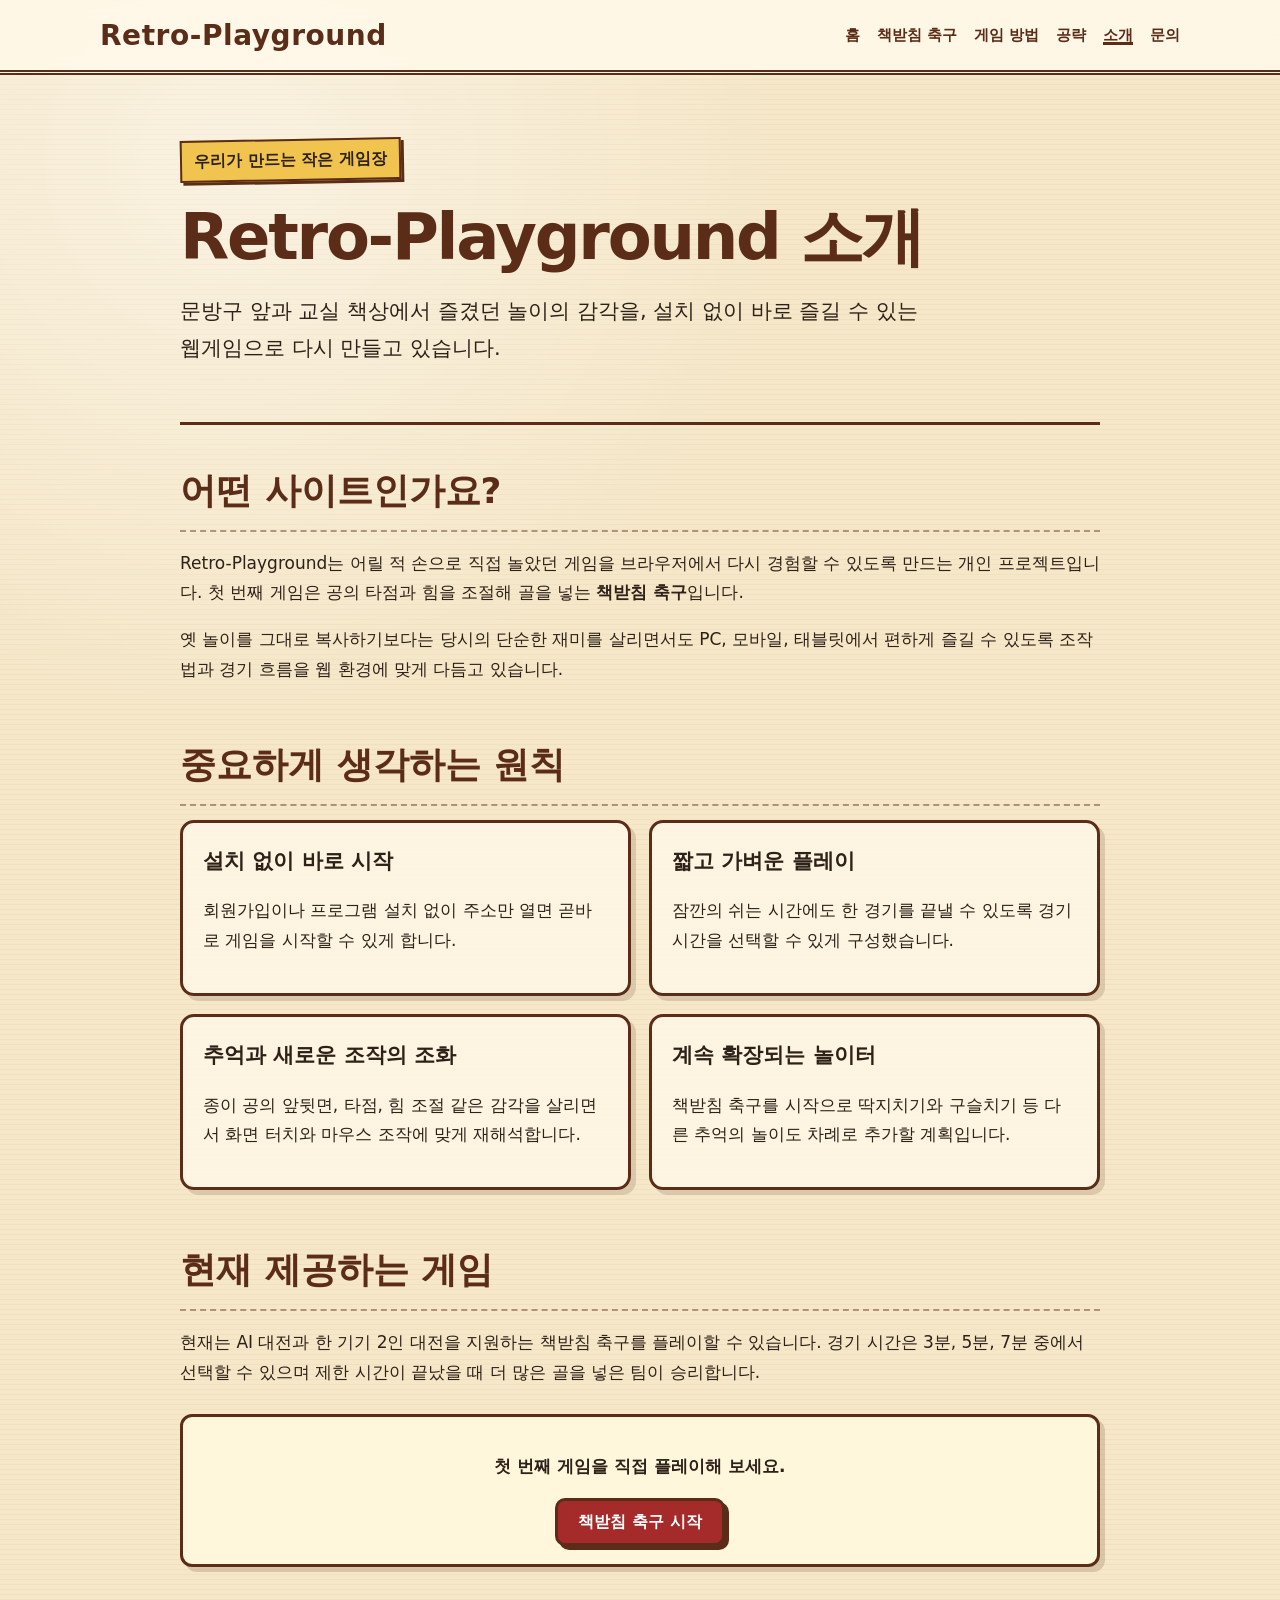
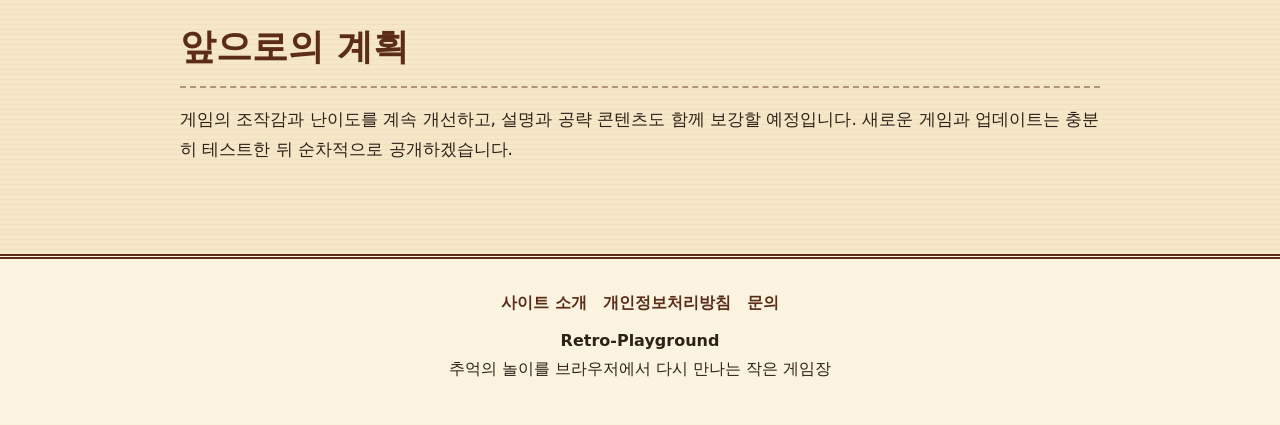
==== about/index.html @ dbe39e5b "소개와 게임 안내 페이지 추가" ====
<!DOCTYPE html>
<html lang="ko">
<head>
  <meta charset="utf-8">
  <meta name="viewport" content="width=device-width, initial-scale=1">
  <title>Retro-Playground 소개 | Retro-Playground</title>
  <meta name="description" content="Retro-Playground가 추억의 놀이를 웹게임으로 다시 만드는 이유와 앞으로의 계획을 소개합니다.">
  <meta name="theme-color" content="#5b2d18">
  <link rel="canonical" href="https://retro-playground.com/about/">
  <link rel="stylesheet" href="/assets/site.css">
</head>
<body>
<header class="site-header">
  <nav class="nav" aria-label="주요 메뉴">
    <a class="brand" href="/">Retro-Playground</a>
    <div class="nav-links">
        <a href="/">홈</a>
        <a href="/games/paper-soccer/">책받침 축구</a>
        <a href="/guide/">게임 방법</a>
        <a href="/tips/">공략</a>
        <a href="/about/" aria-current="page">소개</a>
        <a href="/contact/">문의</a>
    </div>
  </nav>
</header>

<main>
  <section class="hero">
    <span class="kicker">우리가 만드는 작은 게임장</span>
    <h1>Retro-Playground 소개</h1>
    <p class="lead">문방구 앞과 교실 책상에서 즐겼던 놀이의 감각을, 설치 없이 바로 즐길 수 있는 웹게임으로 다시 만들고 있습니다.</p>
  </section>
  <article class="content">

    <h2>어떤 사이트인가요?</h2>
    <p>
      Retro-Playground는 어릴 적 손으로 직접 놀았던 게임을 브라우저에서 다시 경험할 수 있도록 만드는 개인 프로젝트입니다.
      첫 번째 게임은 공의 타점과 힘을 조절해 골을 넣는 <strong>책받침 축구</strong>입니다.
    </p>
    <p>
      옛 놀이를 그대로 복사하기보다는 당시의 단순한 재미를 살리면서도 PC, 모바일, 태블릿에서 편하게 즐길 수 있도록
      조작법과 경기 흐름을 웹 환경에 맞게 다듬고 있습니다.
    </p>

    <h2>중요하게 생각하는 원칙</h2>
    <div class="grid">
      <section class="card">
        <h3>설치 없이 바로 시작</h3>
        <p>회원가입이나 프로그램 설치 없이 주소만 열면 곧바로 게임을 시작할 수 있게 합니다.</p>
      </section>
      <section class="card">
        <h3>짧고 가벼운 플레이</h3>
        <p>잠깐의 쉬는 시간에도 한 경기를 끝낼 수 있도록 경기 시간을 선택할 수 있게 구성했습니다.</p>
      </section>
      <section class="card">
        <h3>추억과 새로운 조작의 조화</h3>
        <p>종이 공의 앞뒷면, 타점, 힘 조절 같은 감각을 살리면서 화면 터치와 마우스 조작에 맞게 재해석합니다.</p>
      </section>
      <section class="card">
        <h3>계속 확장되는 놀이터</h3>
        <p>책받침 축구를 시작으로 딱지치기와 구슬치기 등 다른 추억의 놀이도 차례로 추가할 계획입니다.</p>
      </section>
    </div>

    <h2>현재 제공하는 게임</h2>
    <p>
      현재는 AI 대전과 한 기기 2인 대전을 지원하는 책받침 축구를 플레이할 수 있습니다.
      경기 시간은 3분, 5분, 7분 중에서 선택할 수 있으며 제한 시간이 끝났을 때 더 많은 골을 넣은 팀이 승리합니다.
    </p>

    <div class="cta">
      <p><strong>첫 번째 게임을 직접 플레이해 보세요.</strong></p>
      <a class="button" href="/games/paper-soccer/">책받침 축구 시작</a>
    </div>

    <h2>앞으로의 계획</h2>
    <p>
      게임의 조작감과 난이도를 계속 개선하고, 설명과 공략 콘텐츠도 함께 보강할 예정입니다.
      새로운 게임과 업데이트는 충분히 테스트한 뒤 순차적으로 공개하겠습니다.
    </p>
    
  </article>
</main>

<footer class="site-footer">
  <div class="footer-links">
    <a href="/about/">사이트 소개</a>
    <a href="/privacy/">개인정보처리방침</a>
    <a href="/contact/">문의</a>
  </div>
  <strong>Retro-Playground</strong><br>
  추억의 놀이를 브라우저에서 다시 만나는 작은 게임장
</footer>
</body>
</html>
---- assets/site.css ----
:root{
  --paper:#f5e7c8;
  --paper-deep:#e7c98f;
  --ink:#2d2118;
  --brown:#5b2d18;
  --red:#a52a2a;
  --green:#315b3d;
  --yellow:#f0c44e;
  --cream:#fff8e8;
  --muted:#6b5a4d;
}
*{box-sizing:border-box}
html{scroll-behavior:smooth}
body{
  margin:0;
  color:var(--ink);
  background:
    radial-gradient(circle at 18% 8%,rgba(255,255,255,.45),transparent 26%),
    repeating-linear-gradient(0deg,rgba(91,45,24,.035) 0 1px,transparent 1px 5px),
    var(--paper);
  font-family:"Malgun Gothic","Apple SD Gothic Neo",system-ui,sans-serif;
  line-height:1.75;
}
a{color:var(--brown)}
.site-header{
  position:sticky;top:0;z-index:20;
  border-bottom:5px double var(--brown);
  background:rgba(255,248,232,.93);
  backdrop-filter:blur(8px);
}
.nav{
  width:min(1080px,calc(100% - 32px));
  min-height:70px;margin:auto;
  display:flex;align-items:center;justify-content:space-between;gap:20px;
}
.brand{
  color:var(--brown);text-decoration:none;font-weight:900;
  letter-spacing:.02em;font-size:clamp(20px,4vw,28px);
}
.nav-links{display:flex;align-items:center;gap:17px;flex-wrap:wrap}
.nav-links a{text-decoration:none;font-weight:800;font-size:15px}
.nav-links a:hover,.nav-links a[aria-current="page"]{text-decoration:underline;text-decoration-thickness:3px}
main{width:min(920px,calc(100% - 32px));margin:auto}
.hero{padding:64px 0 34px;border-bottom:3px solid var(--brown)}
.kicker{
  display:inline-block;padding:5px 12px;border:2px solid var(--brown);
  background:var(--yellow);font-weight:900;box-shadow:3px 3px 0 var(--brown);
  transform:rotate(-1deg);
}
h1{
  margin:22px 0 14px;color:var(--brown);
  font-size:clamp(38px,7vw,64px);line-height:1.08;letter-spacing:-.035em;
}
.lead{font-size:clamp(17px,2.2vw,21px);max-width:760px}
.content{padding:34px 0 72px}
.content h2{
  color:var(--brown);font-size:clamp(25px,4vw,36px);
  margin:48px 0 14px;padding-bottom:8px;border-bottom:2px dashed rgba(91,45,24,.45);
}
.content h2:first-child{margin-top:0}
.content h3{font-size:21px;margin:28px 0 8px}
.content p,.content li{font-size:17px}
.content ul,.content ol{padding-left:24px}
.note,.warning,.cta{
  margin:26px 0;padding:18px 20px;border:3px solid var(--brown);
  border-radius:12px;background:rgba(255,248,232,.82);
  box-shadow:5px 5px 0 rgba(91,45,24,.18);
}
.warning{border-color:#8a3b2b;background:#fff0e8}
.cta{text-align:center;background:#fff7dc}
.button{
  display:inline-flex;align-items:center;justify-content:center;
  min-height:48px;padding:0 20px;border:3px solid var(--brown);
  border-radius:10px;background:var(--red);color:#fff;
  text-decoration:none;font-weight:900;box-shadow:4px 4px 0 var(--brown);
}
.button:hover{transform:translate(2px,2px);box-shadow:2px 2px 0 var(--brown)}
.grid{display:grid;grid-template-columns:repeat(2,1fr);gap:18px}
.card{
  border:3px solid var(--brown);border-radius:14px;padding:20px;
  background:rgba(255,248,232,.82);box-shadow:5px 5px 0 rgba(91,45,24,.16);
}
.card h3{margin-top:0}
.step{
  display:grid;grid-template-columns:44px 1fr;gap:14px;align-items:start;
  margin:18px 0;
}
.step-number{
  width:42px;height:42px;border-radius:50%;display:grid;place-items:center;
  background:var(--brown);color:#fff;font-weight:900;
}
.meta{color:var(--muted);font-size:14px}
.site-footer{
  border-top:5px double var(--brown);background:rgba(255,248,232,.75);
  padding:30px 16px 42px;text-align:center;
}
.footer-links{display:flex;justify-content:center;gap:16px;flex-wrap:wrap;margin-bottom:10px}
.footer-links a{font-weight:800;text-decoration:none}
.footer-links a:hover{text-decoration:underline}
.placeholder{
  padding:18px;border:2px dashed var(--brown);border-radius:12px;
  background:rgba(255,255,255,.35);
}
@media(max-width:760px){
  .nav{align-items:flex-start;padding:14px 0;flex-direction:column}
  .nav-links{gap:10px 14px}
  .grid{grid-template-columns:1fr}
  .hero{padding-top:44px}
}
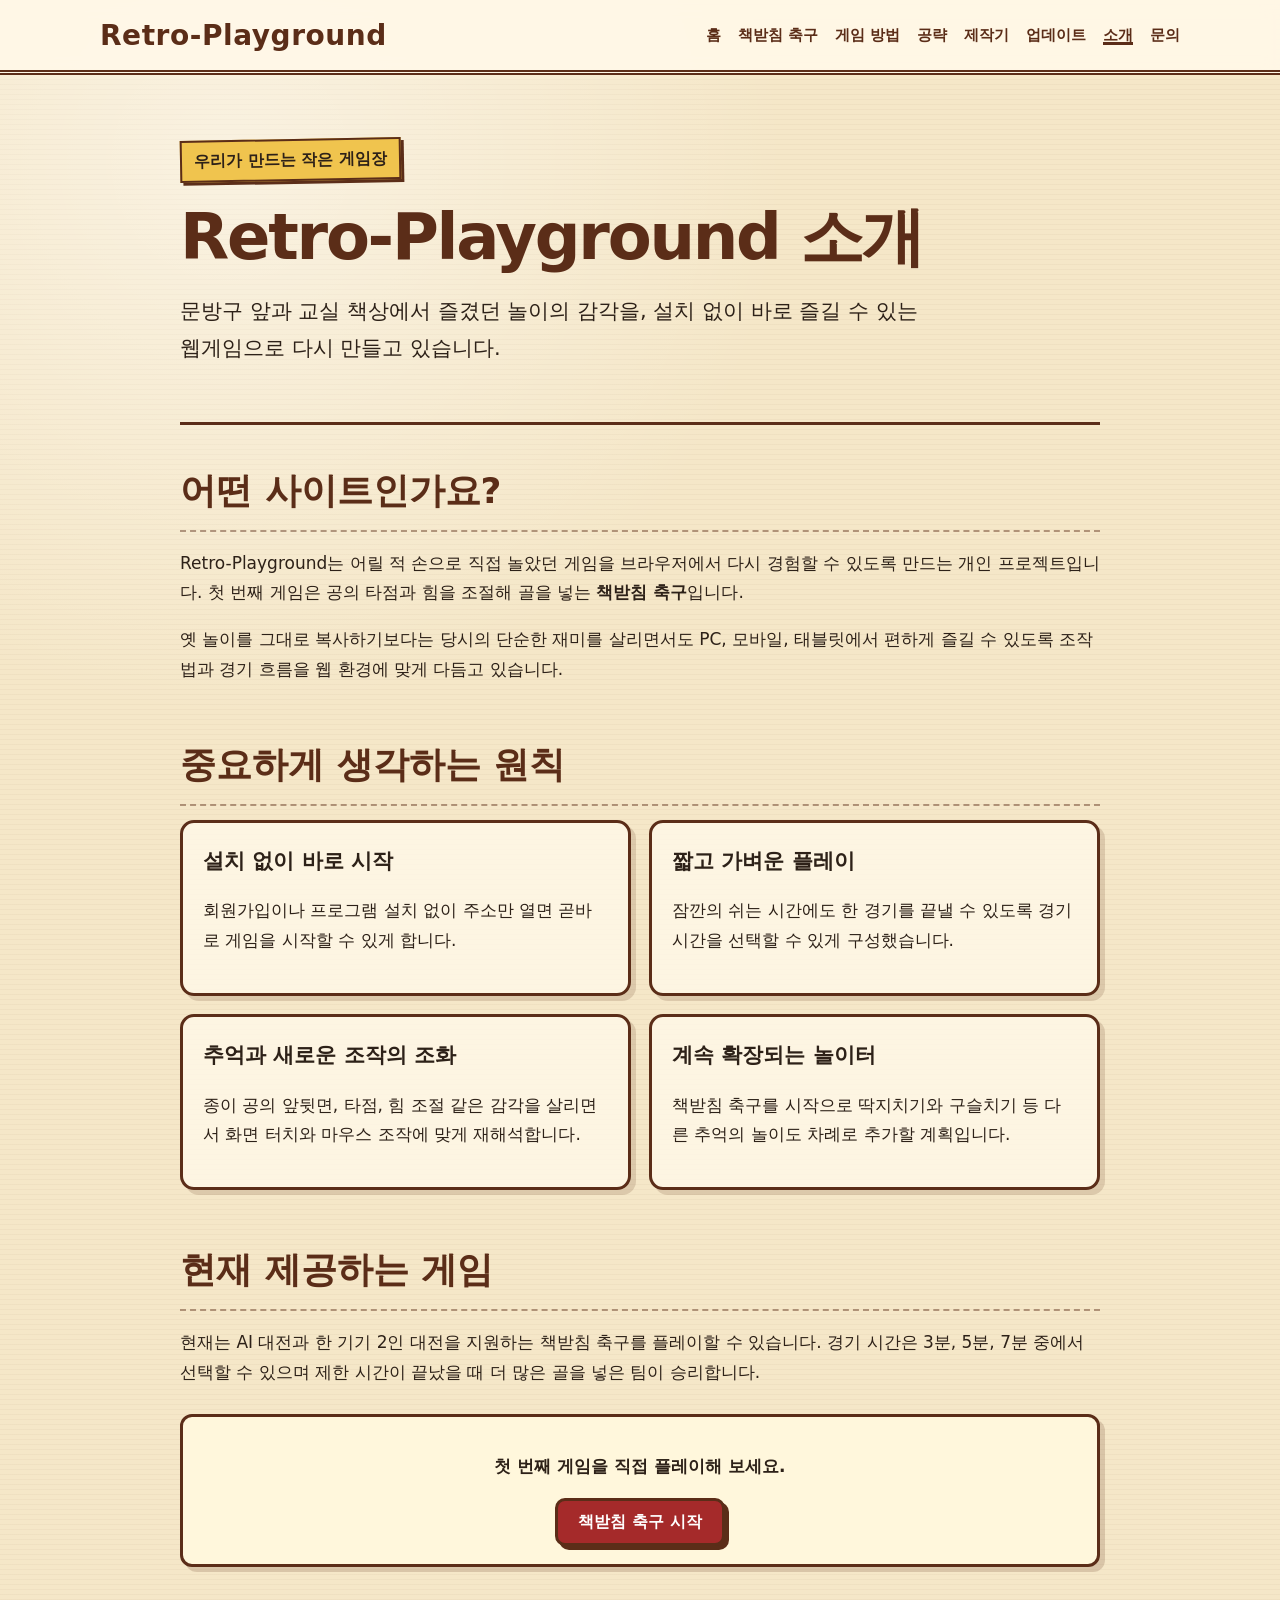
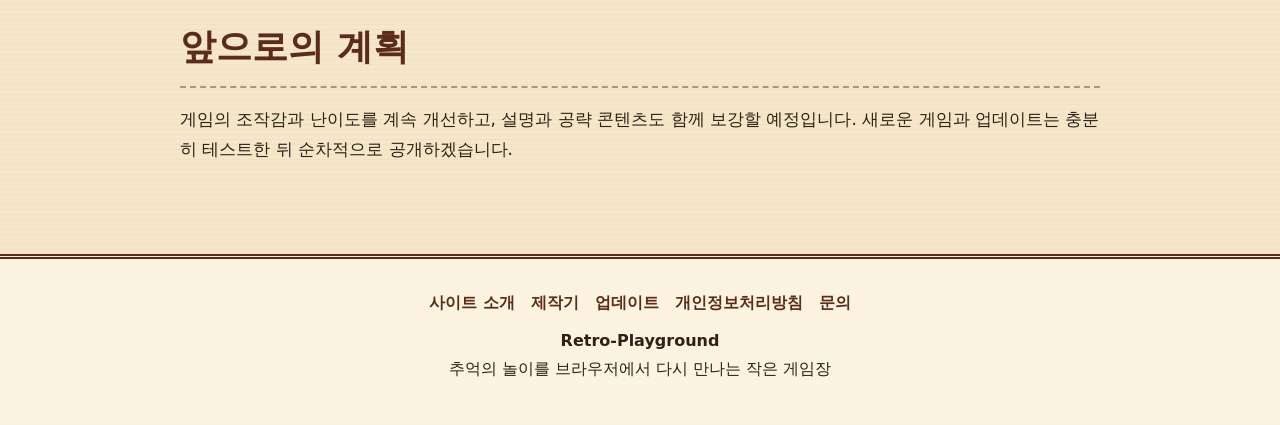
==== commit 298d148f: "제작기와 업데이트 기록 추가" ====
--- a/about/index.html
+++ b/about/index.html
@@ -8,6 +8,14 @@
   <meta name="theme-color" content="#5b2d18">
   <link rel="canonical" href="https://retro-playground.com/about/">
   <link rel="stylesheet" href="/assets/site.css">
+  <!-- Google tag (GA4) -->
+  <script async src="https://www.googletagmanager.com/gtag/js?id=G-ZEK2D0W02Q"></script>
+  <script>
+    window.dataLayer = window.dataLayer || [];
+    function gtag(){dataLayer.push(arguments);}
+    gtag('js', new Date());
+    gtag('config', 'G-ZEK2D0W02Q');
+  </script>
 </head>
 <body>
 <header class="site-header">
@@ -18,6 +26,8 @@
         <a href="/games/paper-soccer/">책받침 축구</a>
         <a href="/guide/">게임 방법</a>
         <a href="/tips/">공략</a>
+        <a href="/devlog/paper-soccer/">제작기</a>
+        <a href="/updates/">업데이트</a>
         <a href="/about/" aria-current="page">소개</a>
         <a href="/contact/">문의</a>
     </div>
@@ -85,6 +95,8 @@
 <footer class="site-footer">
   <div class="footer-links">
     <a href="/about/">사이트 소개</a>
+    <a href="/devlog/paper-soccer/">제작기</a>
+    <a href="/updates/">업데이트</a>
     <a href="/privacy/">개인정보처리방침</a>
     <a href="/contact/">문의</a>
   </div>
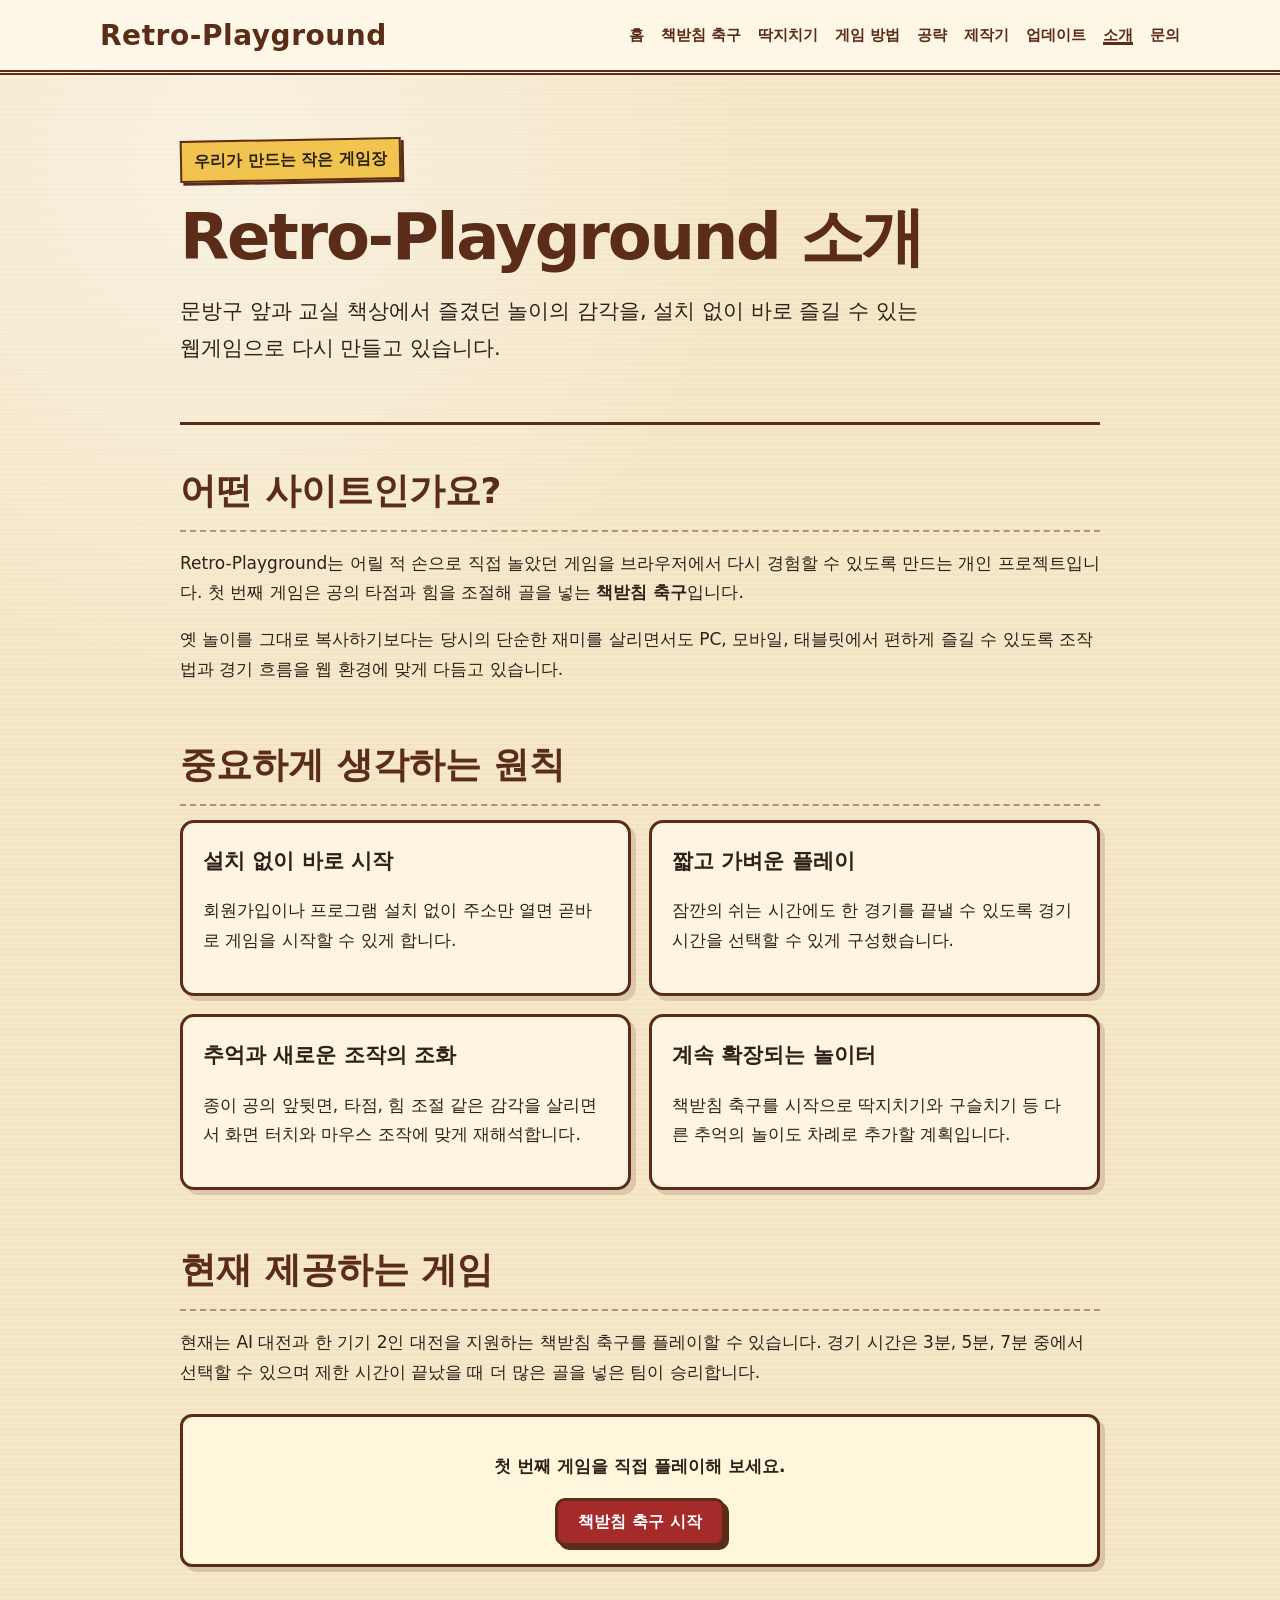
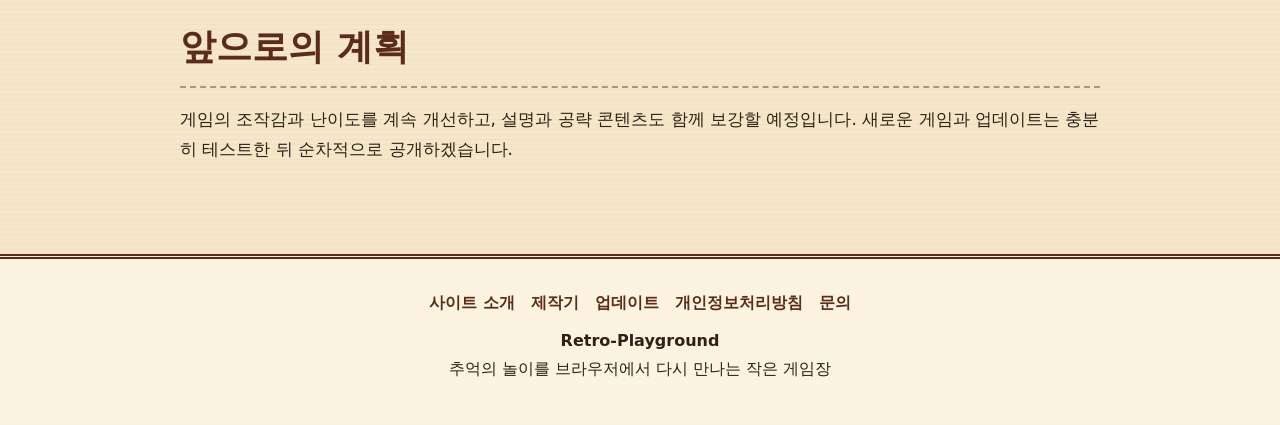
==== commit 9d1474d7: "딱지치기 공개 및 구슬치기 보류" ====
--- a/about/index.html
+++ b/about/index.html
@@ -24,6 +24,7 @@
     <div class="nav-links">
         <a href="/">홈</a>
         <a href="/games/paper-soccer/">책받침 축구</a>
+        <a href="/games/ddakji/">딱지치기</a>
         <a href="/guide/">게임 방법</a>
         <a href="/tips/">공략</a>
         <a href="/devlog/paper-soccer/">제작기</a>
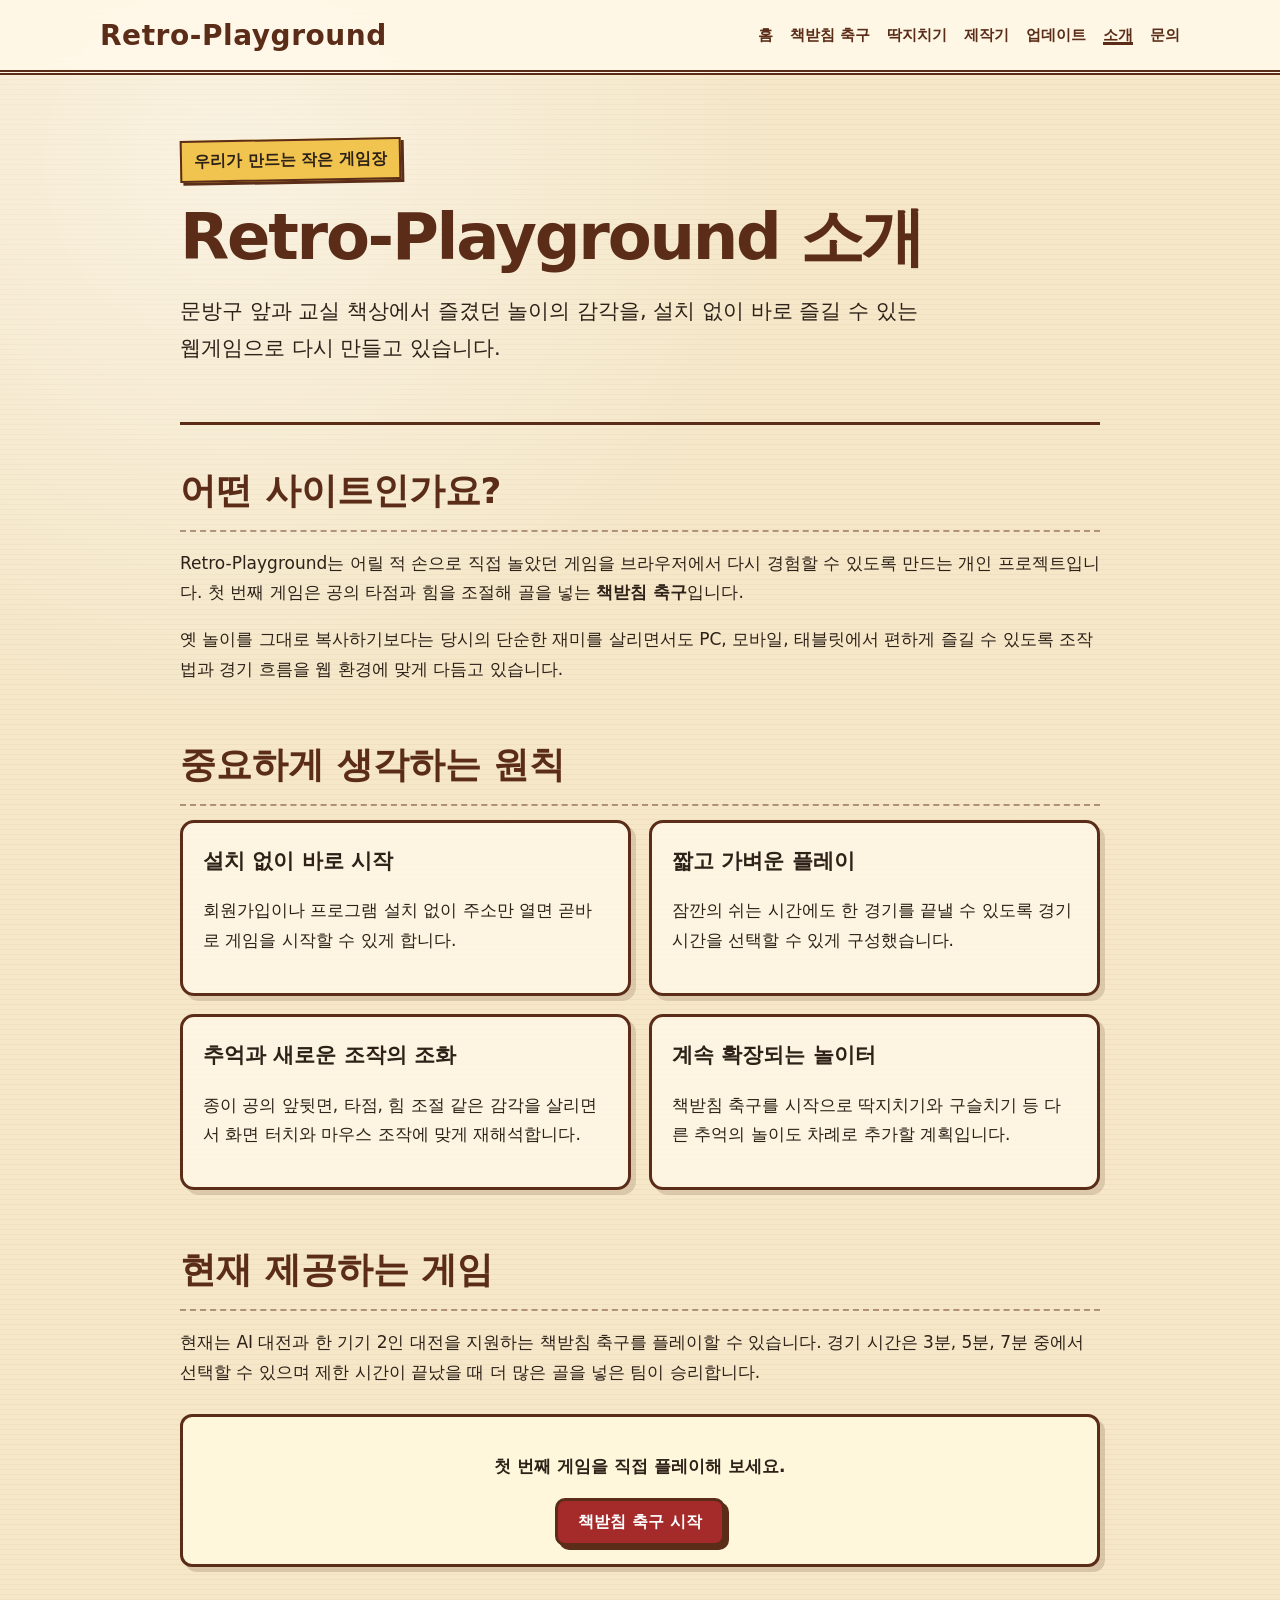
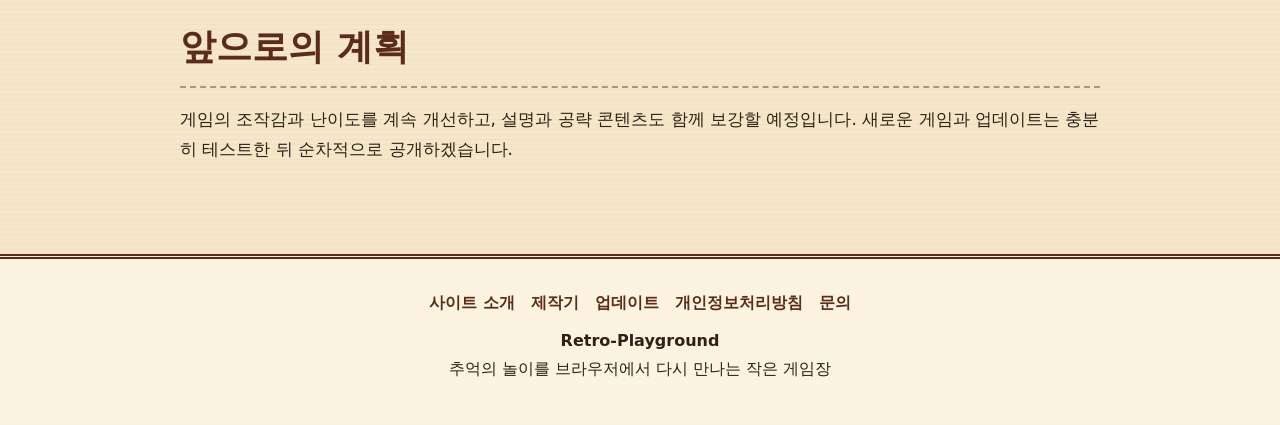
==== commit 08d789ea: "개인정보처리방침과 상단 메뉴 수정" ====
--- a/about/index.html
+++ b/about/index.html
@@ -25,8 +25,6 @@
         <a href="/">홈</a>
         <a href="/games/paper-soccer/">책받침 축구</a>
         <a href="/games/ddakji/">딱지치기</a>
-        <a href="/guide/">게임 방법</a>
-        <a href="/tips/">공략</a>
         <a href="/devlog/paper-soccer/">제작기</a>
         <a href="/updates/">업데이트</a>
         <a href="/about/" aria-current="page">소개</a>
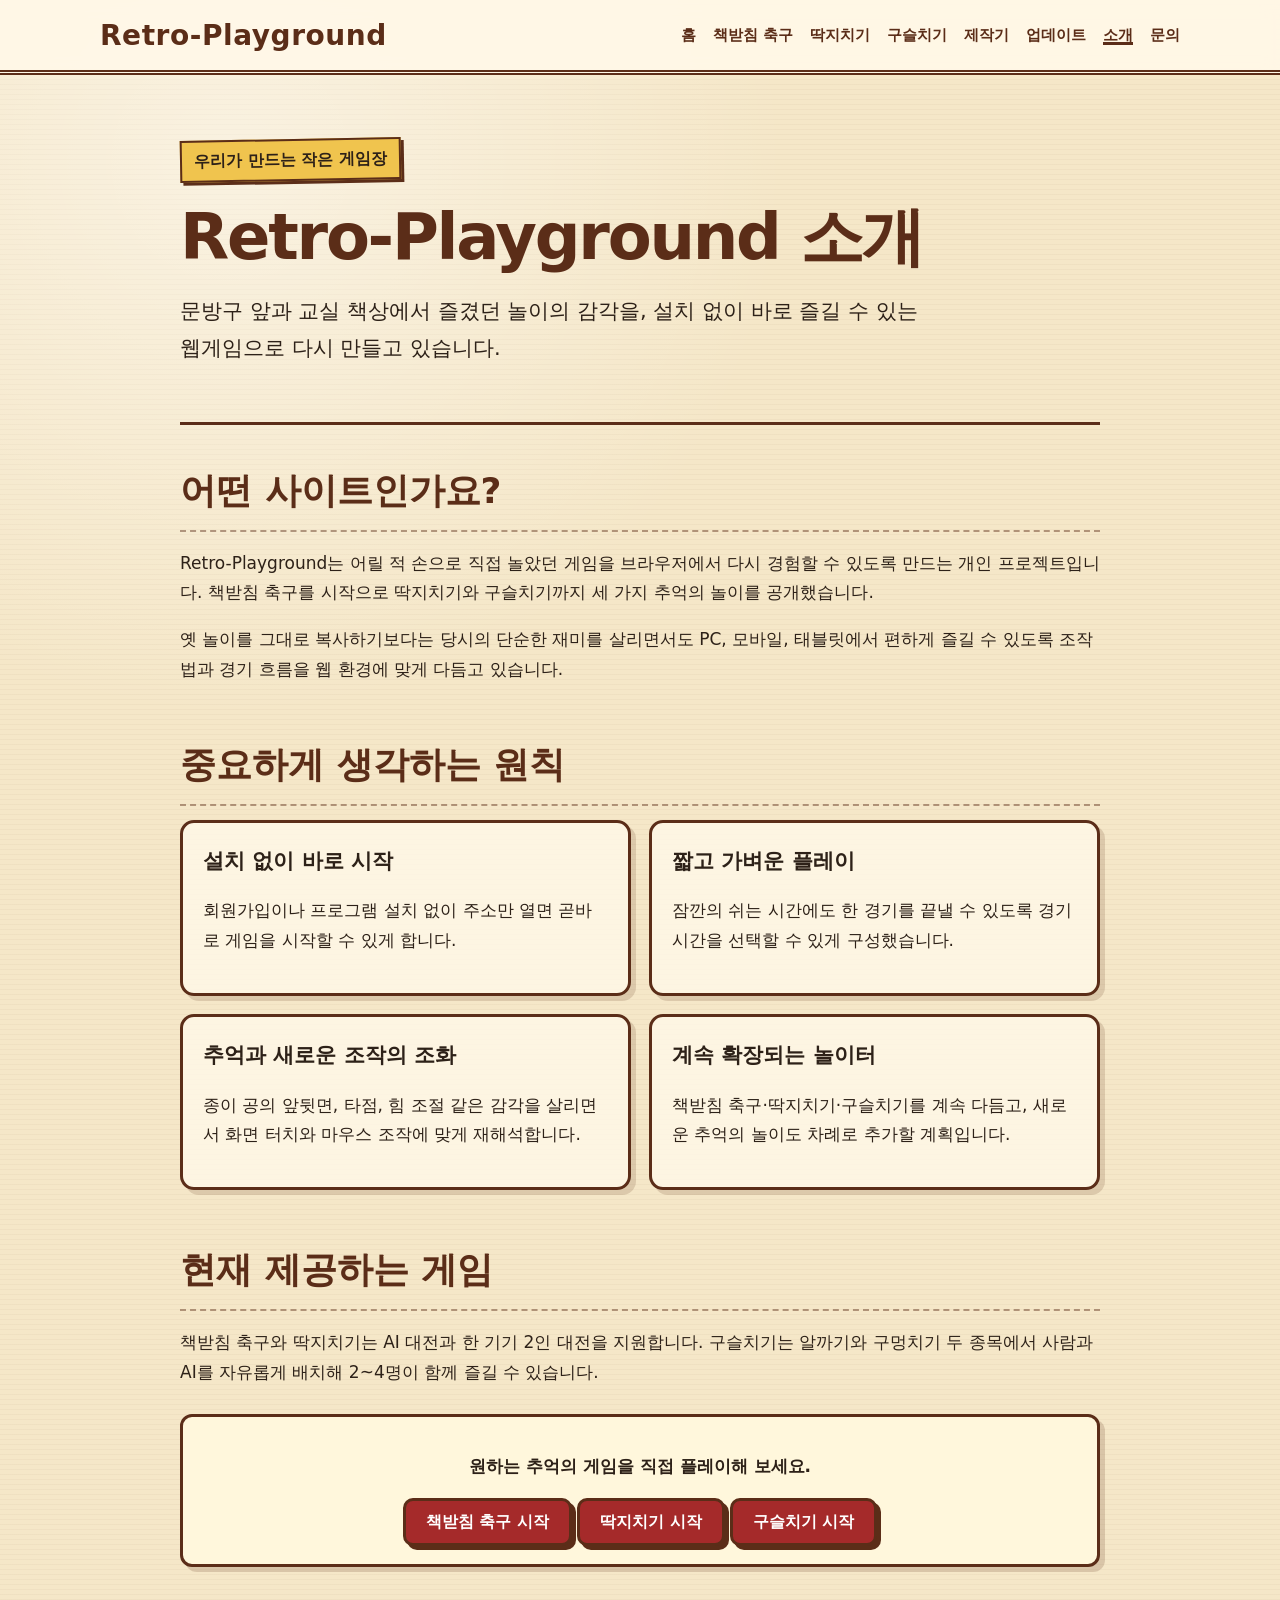
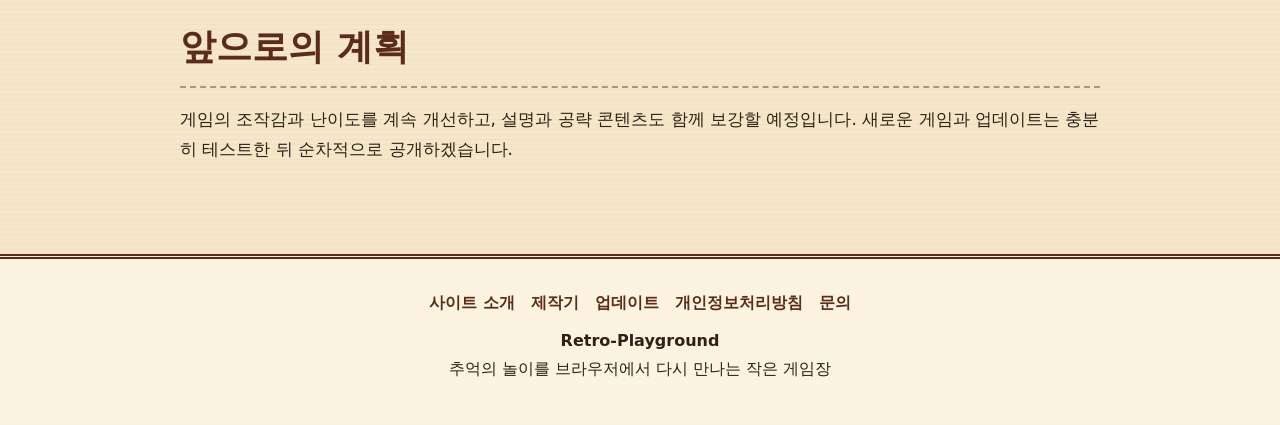
==== commit dfa91c1b: "구슬치기 웹게임 공개" ====
--- a/about/index.html
+++ b/about/index.html
@@ -16,6 +16,9 @@
     gtag('js', new Date());
     gtag('config', 'G-ZEK2D0W02Q');
   </script>
+  <!-- Google AdSense -->
+  <script async src="https://pagead2.googlesyndication.com/pagead/js/adsbygoogle.js?client=ca-pub-7832152216482222"
+          crossorigin="anonymous"></script>
 </head>
 <body>
 <header class="site-header">
@@ -25,6 +28,7 @@
         <a href="/">홈</a>
         <a href="/games/paper-soccer/">책받침 축구</a>
         <a href="/games/ddakji/">딱지치기</a>
+        <a href="/games/marbles/">구슬치기</a>
         <a href="/devlog/paper-soccer/">제작기</a>
         <a href="/updates/">업데이트</a>
         <a href="/about/" aria-current="page">소개</a>
@@ -44,7 +48,7 @@
     <h2>어떤 사이트인가요?</h2>
     <p>
       Retro-Playground는 어릴 적 손으로 직접 놀았던 게임을 브라우저에서 다시 경험할 수 있도록 만드는 개인 프로젝트입니다.
-      첫 번째 게임은 공의 타점과 힘을 조절해 골을 넣는 <strong>책받침 축구</strong>입니다.
+      책받침 축구를 시작으로 딱지치기와 구슬치기까지 세 가지 추억의 놀이를 공개했습니다.
     </p>
     <p>
       옛 놀이를 그대로 복사하기보다는 당시의 단순한 재미를 살리면서도 PC, 모바일, 태블릿에서 편하게 즐길 수 있도록
@@ -67,19 +71,21 @@
       </section>
       <section class="card">
         <h3>계속 확장되는 놀이터</h3>
-        <p>책받침 축구를 시작으로 딱지치기와 구슬치기 등 다른 추억의 놀이도 차례로 추가할 계획입니다.</p>
+        <p>책받침 축구·딱지치기·구슬치기를 계속 다듬고, 새로운 추억의 놀이도 차례로 추가할 계획입니다.</p>
       </section>
     </div>
 
     <h2>현재 제공하는 게임</h2>
     <p>
-      현재는 AI 대전과 한 기기 2인 대전을 지원하는 책받침 축구를 플레이할 수 있습니다.
-      경기 시간은 3분, 5분, 7분 중에서 선택할 수 있으며 제한 시간이 끝났을 때 더 많은 골을 넣은 팀이 승리합니다.
+      책받침 축구와 딱지치기는 AI 대전과 한 기기 2인 대전을 지원합니다.
+      구슬치기는 알까기와 구멍치기 두 종목에서 사람과 AI를 자유롭게 배치해 2~4명이 함께 즐길 수 있습니다.
     </p>
 
     <div class="cta">
-      <p><strong>첫 번째 게임을 직접 플레이해 보세요.</strong></p>
+      <p><strong>원하는 추억의 게임을 직접 플레이해 보세요.</strong></p>
       <a class="button" href="/games/paper-soccer/">책받침 축구 시작</a>
+      <a class="button" href="/games/ddakji/">딱지치기 시작</a>
+      <a class="button" href="/games/marbles/">구슬치기 시작</a>
     </div>
 
     <h2>앞으로의 계획</h2>
